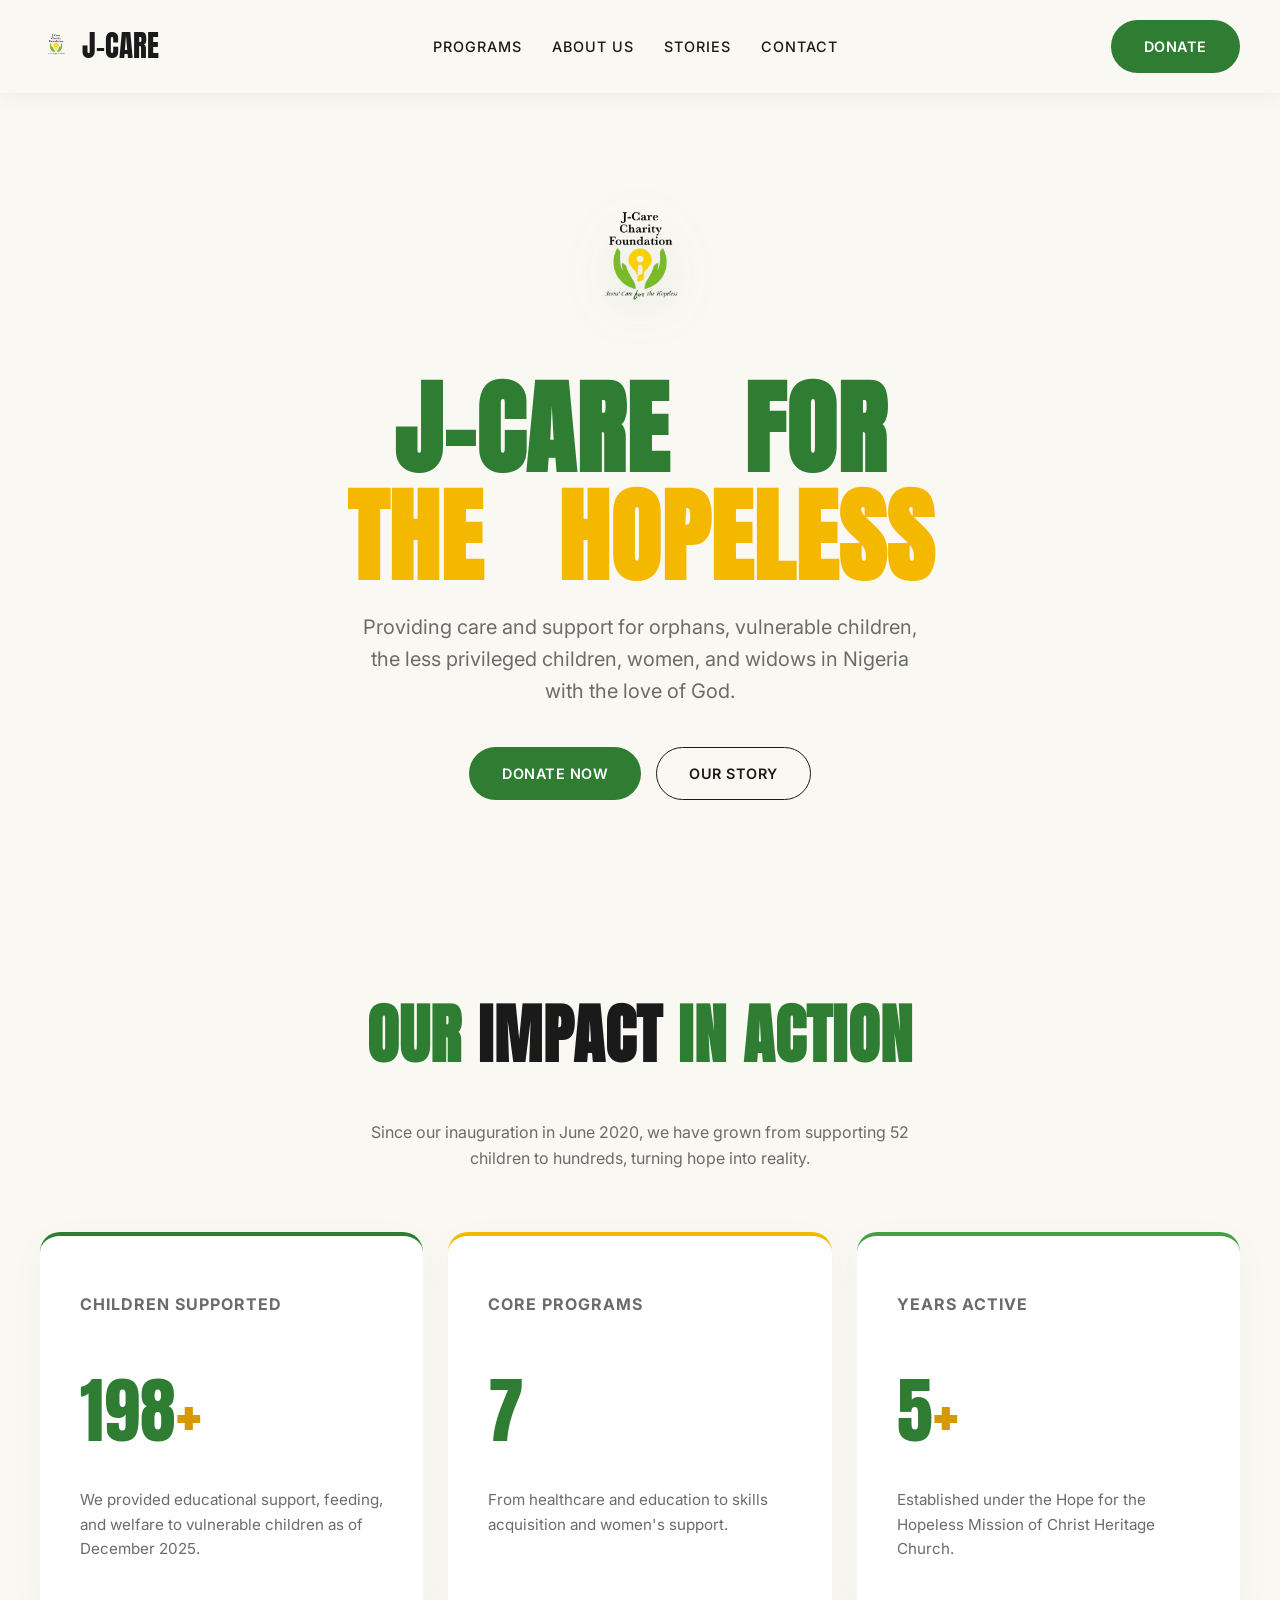
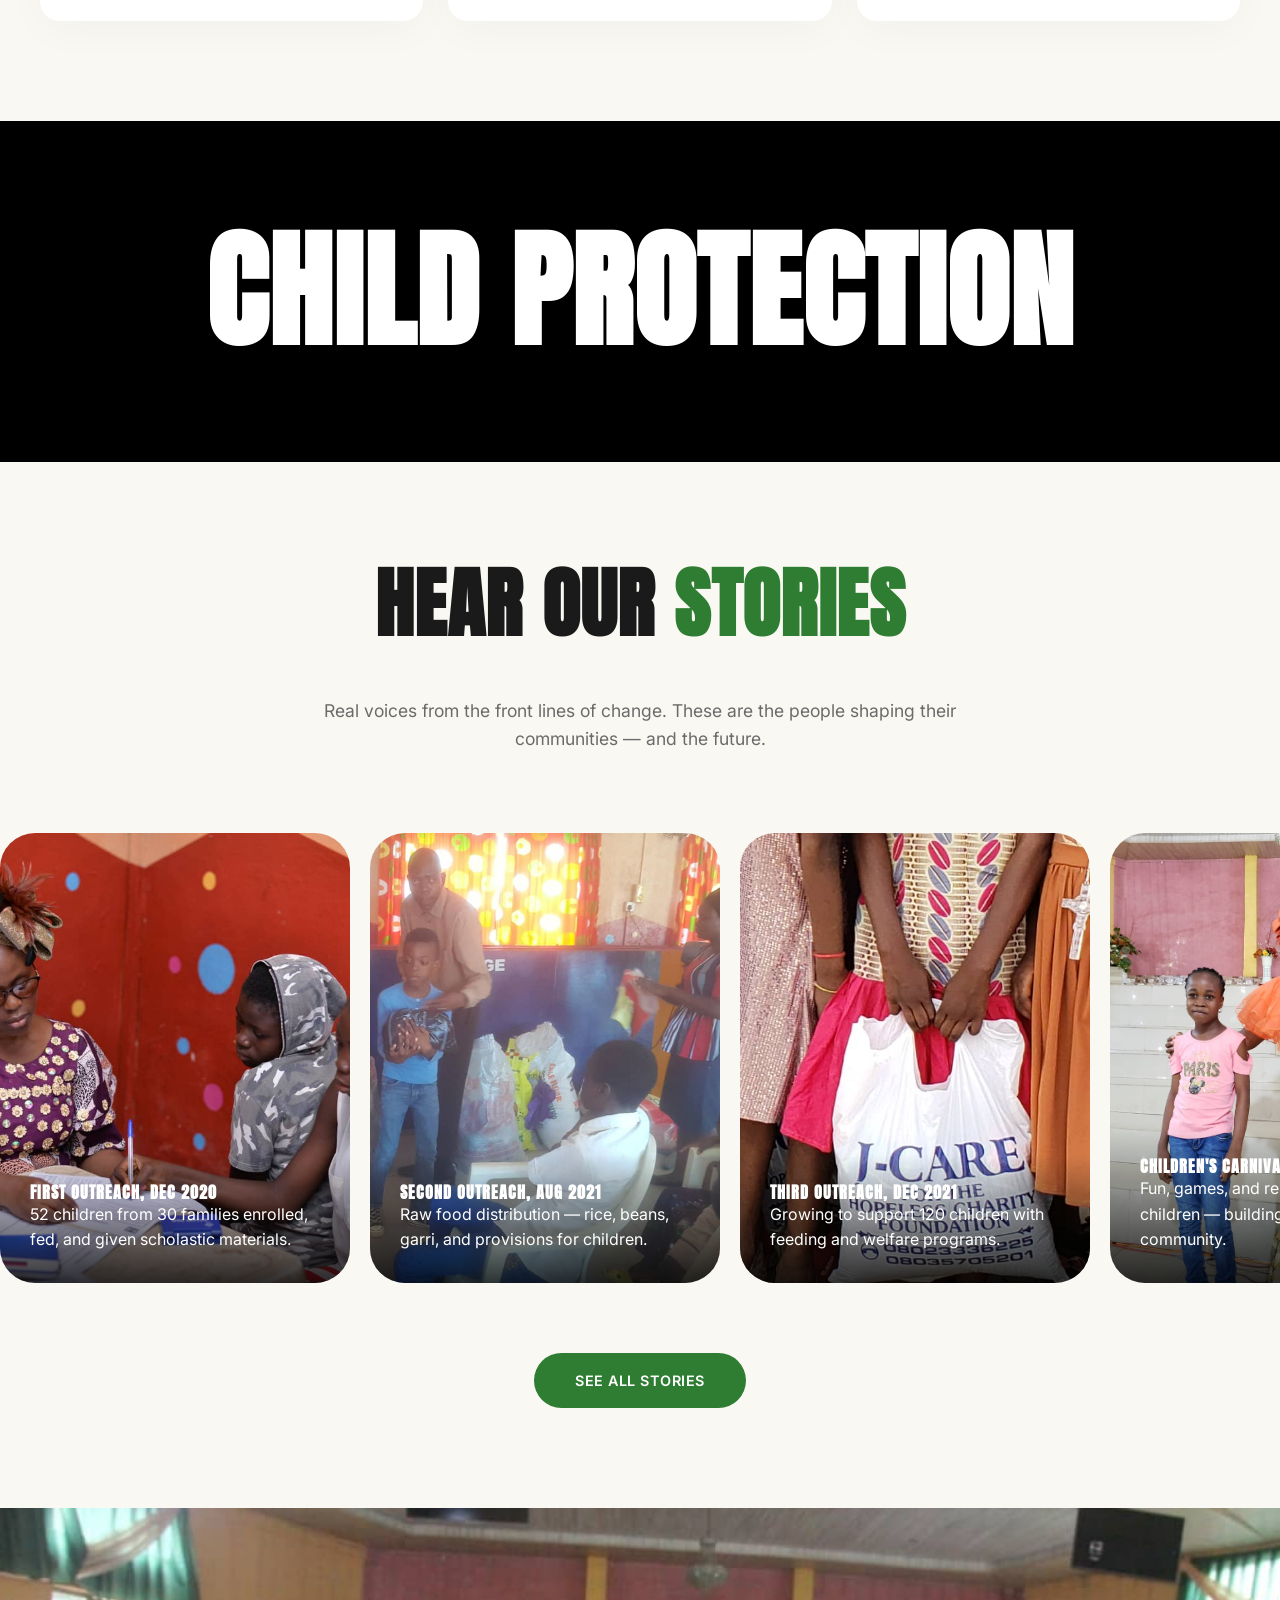
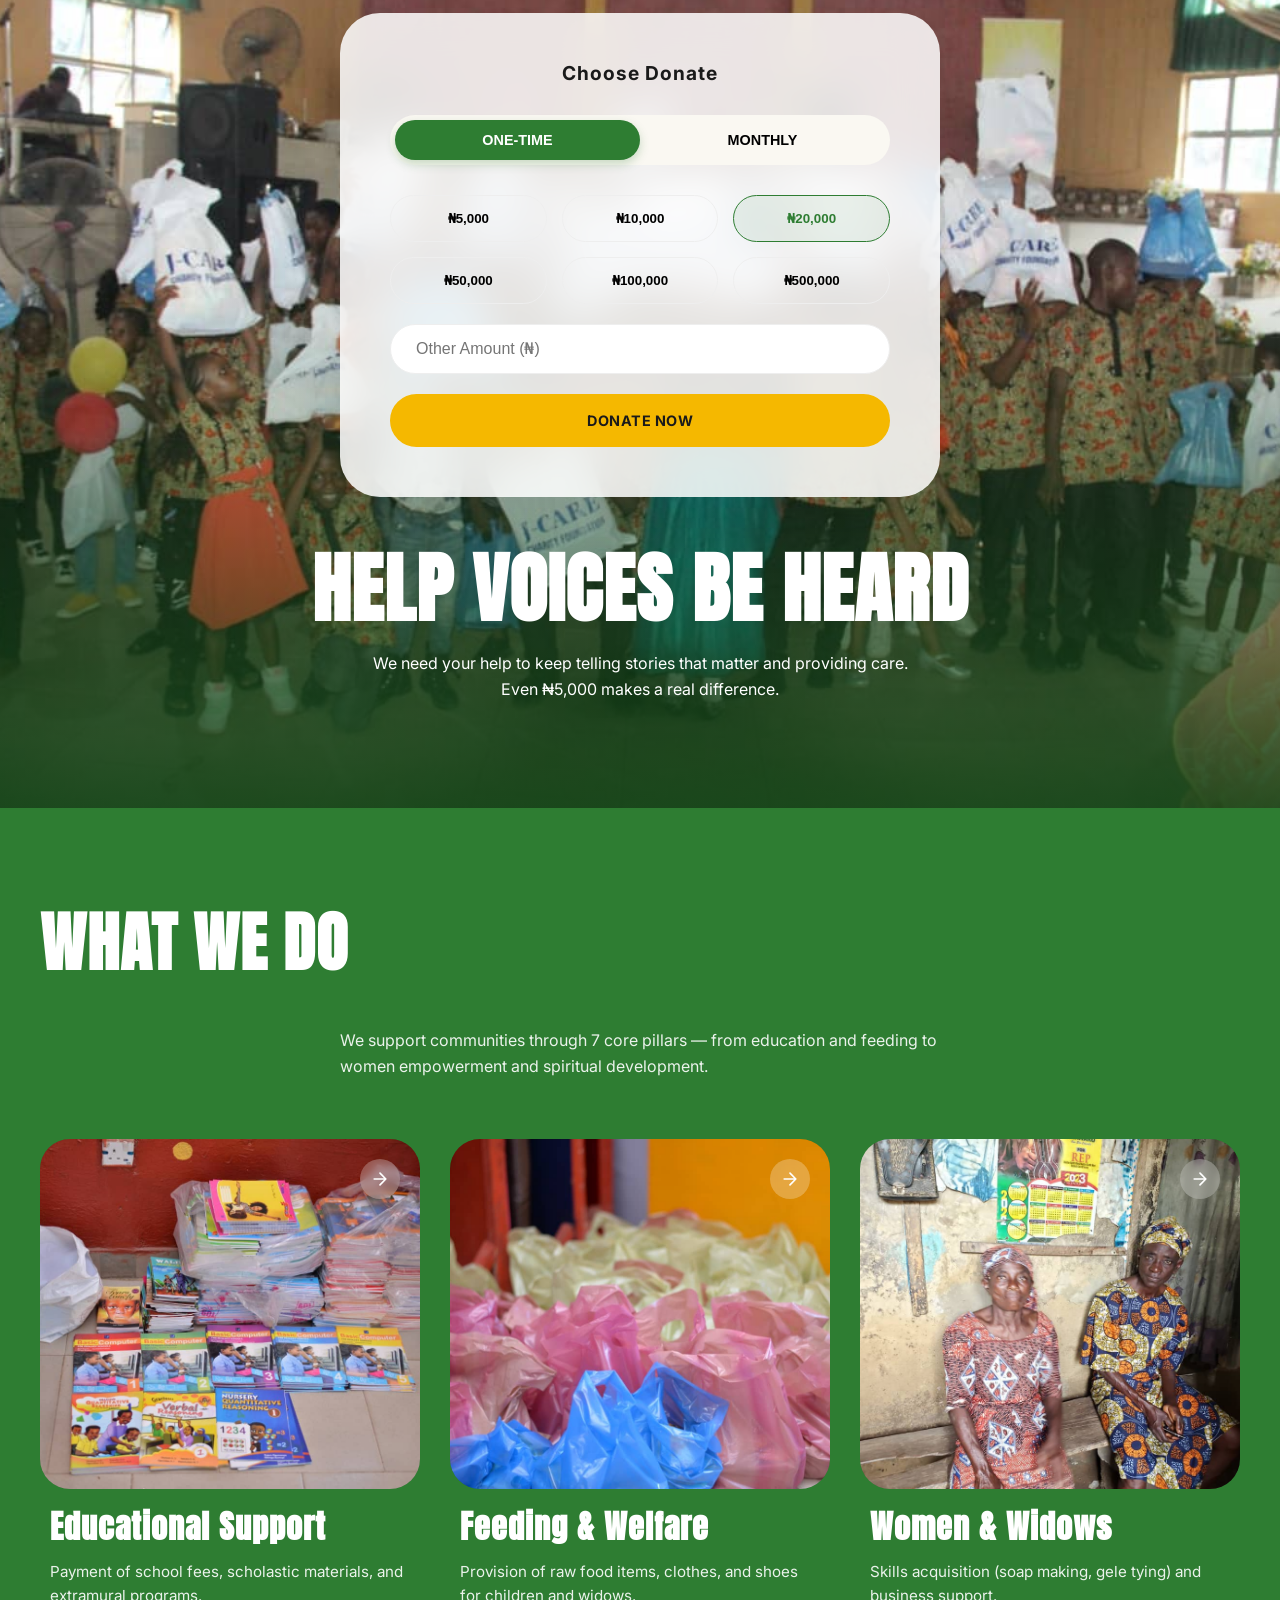
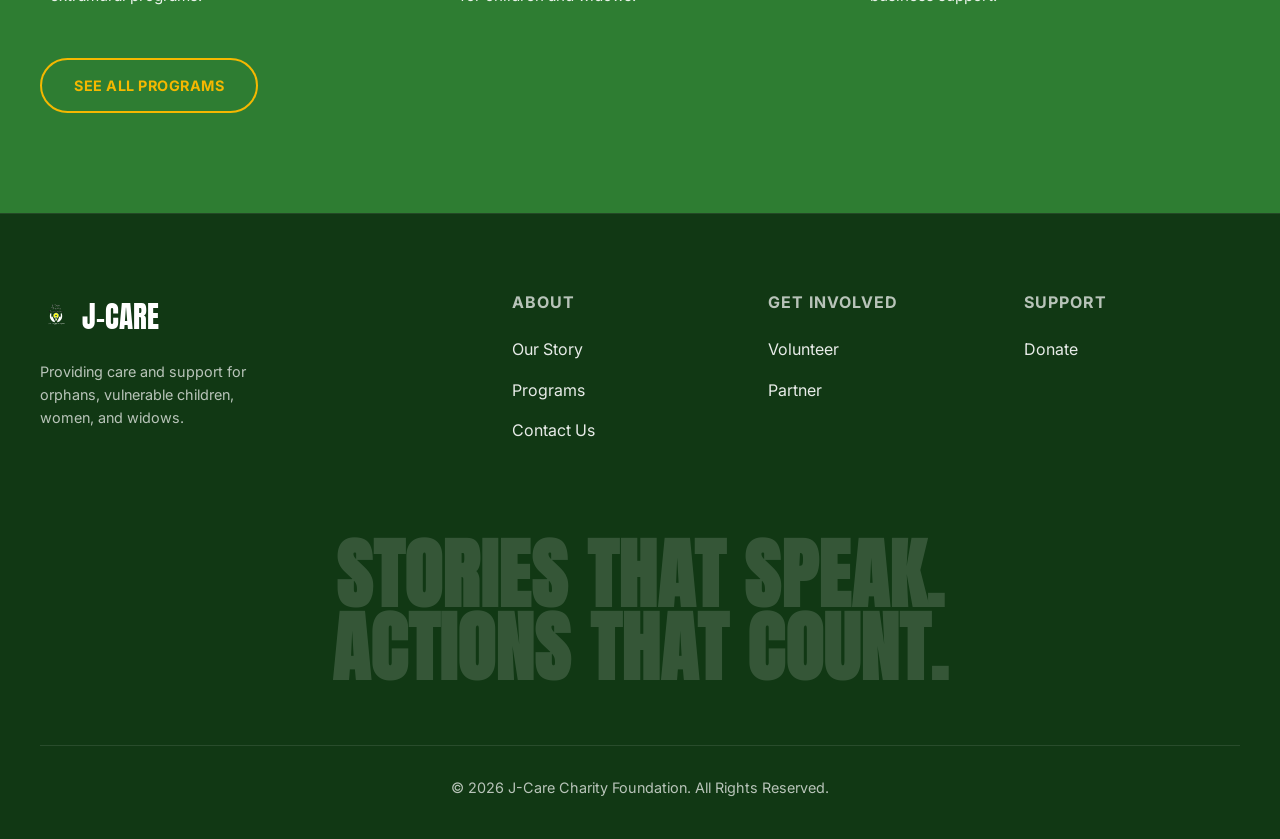
==== index.html @ a9c7470b "Second Commit" ====
<!DOCTYPE html>
<html lang="en">
<head>
  <meta charset="UTF-8">
  <meta name="viewport" content="width=device-width, initial-scale=1.0">
  <title>J-Care Charity Foundation | Hope for the Hopeless</title>
  <meta name="description" content="J-Care for the Hopeless Charity Foundation provides care and support for orphans, vulnerable children, less-privileged children, women, and widows in Nigeria.">
  <link rel="stylesheet" href="css/styles.css">
  <!-- Fallback images from unsplash matching the requested aesthetic -->
</head>
<body>

  <!-- Navbar -->
  <nav class="navbar scrolled">
    <div class="container nav-container">
      <a href="index.html" class="logo">
        <img src="images/logo-removebg-preview.png" alt="J-Care Logo" style="height: 40px; width: auto;">
        J-CARE
      </a>
      <div class="nav-links">
        <a href="programs.html">Programs</a>
        <a href="about.html">About Us</a>
        <a href="impact.html">Stories</a>
        <a href="contact.html">Contact</a>
      </div>
      <div class="nav-right">
        <a href="donate.html" class="btn btn-primary">Donate</a>
      </div>
      <button class="nav-toggle" aria-label="Toggle navigation menu" aria-expanded="false">
        <span class="hamburger-line"></span>
        <span class="hamburger-line"></span>
        <span class="hamburger-line"></span>
      </button>
    </div>
  </nav>

  <!-- Mobile Navigation Drawer -->
  <div class="mobile-drawer" id="mobileDrawer" aria-hidden="true">
    <div class="drawer-header">
      <a href="index.html" class="drawer-logo">
        <img src="images/logo-removebg-preview.png" alt="J-Care Logo" style="height: 36px; width: auto;">
        J-CARE
      </a>
      <button class="drawer-close" aria-label="Close navigation menu">&times;</button>
    </div>
    <div class="drawer-links">
      <a href="index.html" class="active">Home</a>
      <a href="programs.html">Programs</a>
      <a href="about.html">About Us</a>
      <a href="impact.html">Stories</a>
      <a href="get-involved.html">Get Involved</a>
      <a href="blog.html">Blog & Updates</a>
      <a href="contact.html">Contact</a>
    </div>
    <div class="drawer-actions">
      <a href="donate.html" class="btn btn-primary" style="width: 100%; text-align: center;">Donate Now</a>
    </div>
  </div>
  <div class="drawer-backdrop" id="drawerBackdrop"></div>

  <!-- Hero Section -->
  <section class="hero">
    <div class="container">
      <div class="hero-logo-wrapper">
        <img src="images/logo-removebg-preview.png" alt="J-Care Charity Foundation Logo" class="hero-logo">
      </div>
      <h1 class="hero-title">
        <span class="word text-green">
          <span class="char" style="--i:1">J</span><span class="char" style="--i:2">-</span><span class="char" style="--i:3">C</span><span class="char" style="--i:4">A</span><span class="char" style="--i:5">R</span><span class="char" style="--i:6">E</span>
        </span>
        &nbsp;
        <span class="word text-green">
          <span class="char" style="--i:7">F</span><span class="char" style="--i:8">O</span><span class="char" style="--i:9">R</span>
        </span>
        <br>
        <span class="word text-yellow">
          <span class="char" style="--i:10">T</span><span class="char" style="--i:11">H</span><span class="char" style="--i:12">E</span>
        </span>
        &nbsp;
        <span class="word text-yellow">
          <span class="char" style="--i:13">H</span><span class="char" style="--i:14">O</span><span class="char" style="--i:15">P</span><span class="char" style="--i:16">E</span><span class="char" style="--i:17">L</span><span class="char" style="--i:18">E</span><span class="char" style="--i:19">S</span><span class="char" style="--i:20">S</span>
        </span>
      </h1>
      <p class="hero-subtitle">Providing care and support for orphans, vulnerable children, the less privileged children, women, and widows in Nigeria with the love of God.</p>
      <div class="hero-ctas" style="justify-content: center;">
        <a href="donate.html" class="btn btn-primary">Donate Now</a>
        <a href="about.html" class="btn btn-outline">Our Story</a>
      </div>
    </div>
  </section>

  <!-- Impact Section -->
  <section class="impact-section">
    <div class="container">
      <h2 class="section-title text-primary">OUR <span style="color: var(--text-dark);">IMPACT</span> IN ACTION</h2>
      <p style="max-width: 600px; margin: 0 auto 60px; color: var(--text-muted);">Since our inauguration in June 2020, we have grown from supporting 52 children to hundreds, turning hope into reality.</p>
      
      <div class="impact-grid">
        <div class="impact-card">
          <h3>CHILDREN SUPPORTED</h3>
          <div class="impact-number"><span class="counter" data-target="430">0</span>+</div>
          <p>We provided educational support, feeding, and welfare to vulnerable children as of December 2025.</p>
        </div>
        <div class="impact-card">
          <h3>CORE PROGRAMS</h3>
          <div class="impact-number"><span class="counter" data-target="7">0</span></div>
          <p>From healthcare and education to skills acquisition and women's support.</p>
        </div>
        <div class="impact-card">
          <h3>YEARS ACTIVE</h3>
          <div class="impact-number"><span class="counter" data-target="5">0</span>+</div>
          <p>Established under the Hope for the Hopeless Mission of Christ Heritage Church.</p>
        </div>
      </div>
    </div>
  </section>

  <section class="carousel-section">
    <div class="carousel-track">
      <div class="carousel-slide active">
        <h2 class="carousel-text">QUALITY EDUCATION</h2>
      </div>
      <div class="carousel-slide">
        <h2 class="carousel-text">CHILD PROTECTION</h2>
      </div>
      <div class="carousel-slide">
        <h2 class="carousel-text">HOPE FOR ALL</h2>
      </div>
    </div>
  </section>

  <!-- Stories Preview -->
  <section class="stories-section">
    <div class="container" style="margin-bottom: 60px; text-align: center; max-width: 800px;">
      <h2 class="section-title" style="font-size: clamp(3rem, 6vw, 5rem); font-family: var(--font-display); text-transform: uppercase;">HEAR OUR <span class="text-primary">STORIES</span></h2>
      <p style="color: var(--text-muted); font-size: 1.1rem; line-height: 1.6;">Real voices from the front lines of change. These are the people shaping their communities — and the future.</p>
    </div>
       <div class="stories-carousel">
      <div class="marquee-track">
        <!-- Original Set -->
        <div class="story-card">
          <img src="images/First Outreach December 2020/Enrolment of children/IMG-20260731-WA0010.jpg" alt="First Outreach 2020">
          <div class="story-content">
            <h4>First Outreach, Dec 2020</h4>
            <p>52 children from 30 families enrolled, fed, and given scholastic materials.</p>
          </div>
        </div>
        <div class="story-card">
          <img src="images/Second Outreach August 2021/Raw food distribution for children/IMG-20260731-WA0050.jpg" alt="Second Outreach 2021">
          <div class="story-content">
            <h4>Second Outreach, Aug 2021</h4>
            <p>Raw food distribution — rice, beans, garri, and provisions for children.</p>
          </div>
        </div>
        <div class="story-card">
          <img src="images/Third Outreach December 2021/IMG-20260731-WA0063.jpg" alt="Third Outreach 2021">
          <div class="story-content">
            <h4>Third Outreach, Dec 2021</h4>
            <p>Growing to support 120 children with feeding and welfare programs.</p>
          </div>
        </div>
        <div class="story-card">
          <img src="images/Children Carnival/IMG-20260731-WA0147.jpg" alt="Children's Carnival">
          <div class="story-content">
            <h4>Children's Carnival</h4>
            <p>Fun, games, and relaxation for our children — building joy and community.</p>
          </div>
        </div>
        <div class="story-card">
          <img src="images/Home visits/IMG-20260731-WA0137.jpg" alt="Widows Community Visit">
          <div class="story-content">
            <h4>Widows Community</h4>
            <p>Skills acquisition, business support, and prayers for widows.</p>
          </div>
        </div>
        <div class="story-card">
          <img src="images/Encouragement to small businesses/IMG-20260731-WA0129.jpg" alt="Business Support">
          <div class="story-content">
            <h4>Business Support</h4>
            <p>Seed capital and encouragement to help small businesses thrive.</p>
          </div>
        </div>

        <!-- Duplicated Set for Endless Loop -->
        <div class="story-card">
          <img src="images/First Outreach December 2020/Enrolment of children/IMG-20260731-WA0010.jpg" alt="First Outreach 2020">
          <div class="story-content">
            <h4>First Outreach, Dec 2020</h4>
            <p>52 children from 30 families enrolled, fed, and given scholastic materials.</p>
          </div>
        </div>
        <div class="story-card">
          <img src="images/Second Outreach August 2021/Raw food distribution for children/IMG-20260731-WA0050.jpg" alt="Second Outreach 2021">
          <div class="story-content">
            <h4>Second Outreach, Aug 2021</h4>
            <p>Raw food distribution — rice, beans, garri, and provisions for children.</p>
          </div>
        </div>
        <div class="story-card">
          <img src="images/Third Outreach December 2021/IMG-20260731-WA0063.jpg" alt="Third Outreach 2021">
          <div class="story-content">
            <h4>Third Outreach, Dec 2021</h4>
            <p>Growing to support 120 children with feeding and welfare programs.</p>
          </div>
        </div>
        <div class="story-card">
          <img src="images/Children Carnival/IMG-20260731-WA0147.jpg" alt="Children's Carnival">
          <div class="story-content">
            <h4>Children's Carnival</h4>
            <p>Fun, games, and relaxation for our children — building joy and community.</p>
          </div>
        </div>
        <div class="story-card">
          <img src="images/Home visits/widows.jpg" alt="Widows Community Visit">
          <div class="story-content">
            <h4>Widows Community</h4>
            <p>Skills acquisition, business support, and prayers for widows.</p>
          </div>
        </div>
        <div class="story-card">
          <img src="images/Encouragement to small businesses/IMG-20260731-WA0129.jpg" alt="Business Support">
          <div class="story-content">
            <h4>Business Support</h4>
            <p>Seed capital and encouragement to help small businesses thrive.</p>
          </div>
        </div>
      </div>
    </div>
    
    <div style="text-align: center; margin-top: 50px;">
      <a href="impact.html" class="btn btn-primary" style="padding: 15px 40px; border-radius: 40px;">SEE ALL STORIES</a>
    </div>
  </section>

  <!-- Donate Section -->
  <section class="donate-section">
    <div class="donate-overlay"></div>
    <div style="width: 100%; display: flex; flex-direction: column; align-items: center;">
      
      <div class="donate-card">
        <h3>Choose Donate</h3>
        <div class="donate-toggle">
          <button class="active">ONE-TIME</button>
          <button>MONTHLY</button>
        </div>
        <div class="donate-grid">
          <button class="donate-amount">₦5,000</button>
          <button class="donate-amount">₦10,000</button>
          <button class="donate-amount active">₦20,000</button>
          <button class="donate-amount">₦50,000</button>
          <button class="donate-amount">₦100,000</button>
          <button class="donate-amount">₦500,000</button>
        </div>
        <input type="number" class="donate-custom" placeholder="Other Amount (₦)">
        <a href="donate.html" class="btn btn-primary" style="width: 100%;">DONATE NOW</a>
      </div>

      <div class="donate-footer-text">
        <h2>HELP VOICES BE HEARD</h2>
        <p>We need your help to keep telling stories that matter and providing care.<br>Even ₦5,000 makes a real difference.</p>
      </div>

    </div>
  </section>

  <!-- Programs Preview -->
  <section class="programs-section">
    <div class="container text-center">
      <h2 class="section-title">WHAT WE DO</h2>
      <p style="max-width: 600px; margin: 0 auto; opacity: 0.9;">We support communities through 7 core pillars — from education and feeding to women empowerment and spiritual development.</p>
      
      <div class="programs-grid">
        <a href="programs.html" class="program-card">
          <div class="program-img-wrapper">
            <img class="program-img" src="images/First Outreach December 2020/Scholastic material for 52 children/IMG-20260731-WA0026.jpg" alt="Education">
            <div class="program-icon">
              <svg width="20" height="20" viewBox="0 0 24 24" fill="none" stroke="white" stroke-width="2" stroke-linecap="round" stroke-linejoin="round"><path d="M5 12h14M12 5l7 7-7 7"/></svg>
            </div>
          </div>
          <div class="program-content">
            <h3>Educational Support</h3>
            <p>Payment of school fees, scholastic materials, and extramural programs.</p>
          </div>
        </a>
        <a href="programs.html" class="program-card">
          <div class="program-img-wrapper">
            <img class="program-img" src="images/First Outreach December 2020/Food and Drinks for 52 children/IMG-20260731-WA0048.jpg" alt="Feeding">
            <div class="program-icon">
              <svg width="20" height="20" viewBox="0 0 24 24" fill="none" stroke="white" stroke-width="2" stroke-linecap="round" stroke-linejoin="round"><path d="M5 12h14M12 5l7 7-7 7"/></svg>
            </div>
          </div>
          <div class="program-content">
            <h3>Feeding & Welfare</h3>
            <p>Provision of raw food items, clothes, and shoes for children and widows.</p>
          </div>
        </a>
        <a href="programs.html" class="program-card">
          <div class="program-img-wrapper">
            <img class="program-img" src="images/Visit to widows community/IMG-20260731-WA0119.jpg" alt="Women">
            <div class="program-icon">
              <svg width="20" height="20" viewBox="0 0 24 24" fill="none" stroke="white" stroke-width="2" stroke-linecap="round" stroke-linejoin="round"><path d="M5 12h14M12 5l7 7-7 7"/></svg>
            </div>
          </div>
          <div class="program-content">
            <h3>Women & Widows</h3>
            <p>Skills acquisition (soap making, gele tying) and business support.</p>
          </div>
        </a>
      </div>
      
      <div style="margin-top: 50px;">
        <a href="programs.html" class="btn btn-outline">SEE ALL PROGRAMS</a>
      </div>
    </div>
  </section>


  <!-- Footer -->
  <footer class="footer">
    <div class="container">
      <div class="footer-grid">
        <div class="footer-col">
          <a href="index.html" class="logo" style="color: white; margin-bottom: 20px;">
            <img src="images/logo-removebg-preview.png" alt="J-Care Logo" style="height: 40px; width: auto; filter: brightness(10);">
            J-CARE
          </a>
          <p style="opacity: 0.7; font-size: 0.9rem; max-width: 250px;">Providing care and support for orphans, vulnerable children, women, and widows.</p>
        </div>
        <div class="footer-col">
          <h4>ABOUT</h4>
          <ul>
            <li><a href="about.html">Our Story</a></li>
            <li><a href="programs.html">Programs</a></li>
            <li><a href="contact.html">Contact Us</a></li>
          </ul>
        </div>
        <div class="footer-col">
          <h4>GET INVOLVED</h4>
          <ul>
            <li><a href="get-involved.html">Volunteer</a></li>
            <li><a href="get-involved.html">Partner</a></li>
          </ul>
        </div>
        <div class="footer-col">
          <h4>SUPPORT</h4>
          <ul>
            <li><a href="donate.html">Donate</a></li>
          </ul>
        </div>
      </div>
      
      <h2 class="footer-tagline">STORIES THAT SPEAK.<br>ACTIONS THAT COUNT.</h2>
      
      <div class="footer-bottom">
        <p style="opacity: 0.7; font-size: 0.9rem;">&copy; 2026 J-Care Charity Foundation. All Rights Reserved.</p>
      </div>
    </div>
  </footer>

  <script src="js/main.js"></script>
</body>
</html>
---- css/styles.css ----
@import url('https://fonts.googleapis.com/css2?family=Anton&family=Inter:wght@300;400;500;600;700&display=swap');

:root {
  --primary: #2E7D32;         /* J-Care Rich Green */
  --primary-light: #43A047;   /* Leaf Green */
  --primary-dark: #1B5E20;    /* Forest Green */
  --secondary: #F5B800;       /* J-Care Golden Yellow */
  --secondary-dark: #D49A00;  /* Deep Amber Gold */
  --secondary-light: #FFF8E1; /* Soft Warm Yellow */
  --bg-cream: #FAF8F2;        /* Warm natural background */
  --bg-white: #FFFFFF;
  --text-dark: #1A1A1A;
  --text-light: #FFFFFF;
  --text-muted: #6B6B6B;
  --border-radius-pill: 50px;
  --border-radius-card: 20px;
  --border-radius-input: 16px;
  --font-display: 'Anton', sans-serif;
  --font-body: 'Inter', sans-serif;
  --transition: all 0.3s ease;
}

* {
  margin: 0;
  padding: 0;
  box-sizing: border-box;
}

html {
  overflow-x: hidden;
  width: 100%;
  -webkit-text-size-adjust: 100%;
}

body {
  font-family: var(--font-body);
  background-color: var(--bg-cream);
  color: var(--text-dark);
  line-height: 1.6;
  overflow-x: hidden;
  width: 100%;
  position: relative;
}

body.menu-open {
  overflow: hidden;
  touch-action: none;
}

h1, h2, h3, h4, h5, h6 {
  font-family: var(--font-display);
  text-transform: uppercase;
  letter-spacing: 1px;
  line-height: 1.1;
}

a {
  text-decoration: none;
  color: inherit;
  transition: var(--transition);
}

img {
  max-width: 100%;
  height: auto;
  display: block;
}

/* Utilities */
.container {
  width: 100%;
  max-width: 1440px;
  margin: 0 auto;
  padding: 0 clamp(16px, 4vw, 40px);
}

.text-primary {
  color: var(--primary);
}

.text-secondary {
  color: var(--secondary-dark);
}

.text-yellow {
  color: var(--secondary);
}

.text-green {
  color: var(--primary);
}

.bg-primary {
  background-color: var(--primary);
  color: var(--text-light);
}

.bg-secondary {
  background-color: var(--secondary);
  color: var(--text-dark);
}

.btn {
  display: inline-flex;
  align-items: center;
  justify-content: center;
  padding: 14px 32px;
  border-radius: var(--border-radius-pill);
  font-weight: 600;
  font-size: 0.9rem;
  text-transform: uppercase;
  letter-spacing: 0.5px;
  cursor: pointer;
  border: 1px solid transparent;
  transition: var(--transition);
}

.btn-primary {
  background-color: var(--primary);
  color: var(--text-light);
}

.btn-primary:hover {
  background-color: var(--primary-dark);
}

.btn-secondary {
  background-color: var(--secondary);
  color: #1A1A1A;
  font-weight: 700;
}

.btn-secondary:hover {
  background-color: var(--secondary-dark);
  color: #FFFFFF;
}

.btn-outline {
  background-color: transparent;
  border-color: var(--text-dark);
  color: var(--text-dark);
}

.btn-outline:hover {
  background-color: var(--text-dark);
  color: var(--bg-cream);
}

/* Navbar */
.navbar {
  position: fixed;
  top: 0;
  left: 0;
  width: 100%;
  padding: 20px 0;
  z-index: 1000;
  transition: var(--transition);
  background: transparent;
}

.navbar.scrolled {
  background: var(--bg-cream);
  box-shadow: 0 4px 20px rgba(0,0,0,0.05);
}

.nav-container {
  display: flex;
  justify-content: space-between;
  align-items: center;
}

.logo {
  font-family: var(--font-display);
  font-size: 1.8rem;
  color: var(--text-dark);
  display: flex;
  align-items: center;
  gap: 10px;
}

.logo span {
  color: var(--primary);
}

.logo-img {
  height: 90px;
  width: auto;
  display: block;
}

.nav-links {
  display: flex;
  gap: 30px;
}

.nav-links a {
  font-weight: 500;
  font-size: 0.9rem;
  text-transform: uppercase;
  letter-spacing: 1px;
}

.nav-links a:hover {
  color: var(--primary);
}

.nav-right {
  display: flex;
  align-items: center;
  gap: 20px;
}

/* Mobile Nav Toggle & Drawer */
.nav-toggle {
  display: none;
  flex-direction: column;
  justify-content: space-around;
  width: 32px;
  height: 28px;
  background: transparent;
  border: none;
  cursor: pointer;
  padding: 2px;
  z-index: 1002;
}

.hamburger-line {
  width: 100%;
  height: 3px;
  background: var(--text-dark);
  border-radius: 3px;
  transition: all 0.3s cubic-bezier(0.25, 1, 0.5, 1);
  transform-origin: center;
}

.nav-toggle.open .hamburger-line:nth-child(1) {
  transform: translateY(8px) rotate(45deg);
}

.nav-toggle.open .hamburger-line:nth-child(2) {
  opacity: 0;
  transform: scaleX(0);
}

.nav-toggle.open .hamburger-line:nth-child(3) {
  transform: translateY(-8px) rotate(-45deg);
}

.mobile-drawer {
  position: fixed;
  top: 0;
  right: 0;
  width: min(85vw, 360px);
  height: 100vh;
  height: 100dvh;
  background: var(--bg-cream);
  z-index: 1100;
  transform: translateX(105%);
  transition: transform 0.35s cubic-bezier(0.25, 1, 0.5, 1);
  box-shadow: -10px 0 40px rgba(0,0,0,0.15);
  display: flex;
  flex-direction: column;
  padding: 24px 24px 32px;
  overflow-y: auto;
  visibility: hidden;
}

.mobile-drawer.active {
  transform: translateX(0);
  visibility: visible;
}

.drawer-header {
  display: flex;
  justify-content: space-between;
  align-items: center;
  padding-bottom: 16px;
  border-bottom: 1px solid rgba(0,0,0,0.08);
  margin-bottom: 20px;
}

.drawer-logo {
  font-family: var(--font-display);
  font-size: 1.6rem;
  color: var(--text-dark);
  display: flex;
  align-items: center;
  gap: 10px;
}

.drawer-close {
  background: none;
  border: none;
  font-size: 2.2rem;
  color: var(--text-dark);
  cursor: pointer;
  line-height: 1;
  padding: 4px;
  transition: color 0.2s ease, transform 0.2s ease;
}

.drawer-close:hover {
  color: var(--primary);
  transform: scale(1.1);
}

.drawer-links {
  display: flex;
  flex-direction: column;
  gap: 6px;
  margin-bottom: 25px;
}

.drawer-links a {
  font-size: 1.1rem;
  font-weight: 600;
  color: var(--text-dark);
  padding: 12px 10px;
  border-radius: 12px;
  text-transform: uppercase;
  letter-spacing: 0.5px;
  transition: all 0.2s ease;
  display: flex;
  align-items: center;
  justify-content: space-between;
}

.drawer-links a:hover,
.drawer-links a.active {
  background: rgba(46, 125, 50, 0.08);
  color: var(--primary);
  padding-left: 15px;
}

.drawer-actions {
  display: flex;
  flex-direction: column;
  gap: 12px;
  margin-top: auto;
  padding-top: 20px;
  border-top: 1px solid rgba(0,0,0,0.08);
}

.drawer-backdrop {
  position: fixed;
  inset: 0;
  background: rgba(0,0,0,0.5);
  backdrop-filter: blur(4px);
  -webkit-backdrop-filter: blur(4px);
  z-index: 1090;
  opacity: 0;
  visibility: hidden;
  transition: opacity 0.3s ease, visibility 0.3s ease;
}

.drawer-backdrop.active {
  opacity: 1;
  visibility: visible;
}

/* Hero Section */
.hero {
  min-height: 100vh;
  display: flex;
  flex-direction: column;
  justify-content: center;
  align-items: center;
  text-align: center;
  padding-top: 140px;
  padding-bottom: 60px;
  position: relative;
  overflow: hidden;
}

@keyframes logoPopUp {
  0% {
    opacity: 0;
    transform: scale(0.2) translateY(30px);
  }
  65% {
    opacity: 1;
    transform: scale(1.1) translateY(-6px);
  }
  85% {
    transform: scale(0.96) translateY(2px);
  }
  100% {
    opacity: 1;
    transform: scale(1) translateY(0);
  }
}

@keyframes slideInLeft {
  from {
    opacity: 0;
    transform: translateX(-100px);
  }
  to {
    opacity: 1;
    transform: translateX(0);
  }
}

@keyframes fadeInSlideUp {
  from {
    opacity: 0;
    transform: translateY(24px);
  }
  to {
    opacity: 1;
    transform: translateY(0);
  }
}

.hero-logo-wrapper {
  display: flex;
  justify-content: center;
  align-items: center;
  margin-bottom: 1.5rem;
}

.hero-logo {
  width: clamp(90px, 12vw, 140px);
  height: auto;
  margin: 0 auto;
  opacity: 0;
  transform: scale(0.2);
  animation: logoPopUp 0.85s cubic-bezier(0.34, 1.56, 0.64, 1) 0.15s forwards;
  filter: drop-shadow(0 10px 25px rgba(46, 125, 50, 0.18));
  transition: transform 0.3s ease;
}

.hero-logo:hover {
  transform: scale(1.06) rotate(-2deg);
}

.hero-title {
  font-size: clamp(2.8rem, 8vw, 8.5rem);
  margin-bottom: 1.25rem;
  line-height: 1.05;
  white-space: normal;
  word-break: break-word;
}

.hero-title .word {
  display: inline-block;
  white-space: nowrap;
}

.hero-title .char {
  display: inline-block;
  opacity: 0;
  animation: slideInLeft 1.1s cubic-bezier(0.25, 1, 0.5, 1) both;
  animation-delay: calc(0.65s + var(--i) * 0.05s);
  color: var(--primary);
}

.hero-title .word.text-green .char,
.hero-title .word:nth-of-type(1) .char,
.hero-title .word:nth-of-type(2) .char {
  color: var(--primary);
}

.hero-title .word.text-yellow .char,
.hero-title .word:nth-of-type(3) .char,
.hero-title .word:nth-of-type(4) .char {
  color: var(--secondary);
}

.hero-subtitle {
  font-size: clamp(1rem, 2.5vw, 1.25rem);
  max-width: 600px;
  margin: 0 auto 2.5rem;
  padding: 0 10px;
  color: var(--text-muted);
  opacity: 0;
  animation: fadeInSlideUp 0.9s cubic-bezier(0.25, 1, 0.5, 1) 1.65s forwards;
}

.hero-ctas {
  display: flex;
  gap: 15px;
  justify-content: center;
  flex-wrap: wrap;
  opacity: 0;
  animation: fadeInSlideUp 0.9s cubic-bezier(0.25, 1, 0.5, 1) 1.9s forwards;
}

/* Impact Section */
.impact-section {
  padding: 100px 0;
  background-color: var(--bg-cream);
  text-align: center;
}

.section-title {
  font-size: clamp(2.2rem, 5vw, 4rem);
  margin-bottom: 50px;
}

.impact-grid {
  display: grid;
  grid-template-columns: repeat(auto-fit, minmax(min(100%, 280px), 1fr));
  gap: 25px;
}

.impact-card {
  background: var(--bg-white);
  padding: 60px 40px;
  border-radius: var(--border-radius-card);
  box-shadow: 0 10px 40px rgba(0,0,0,0.03);
  text-align: left;
  transition: transform 0.4s ease, box-shadow 0.4s ease;
  border-top: 4px solid var(--primary);
}

.impact-card:nth-child(2) {
  border-top-color: var(--secondary);
}

.impact-card:nth-child(3) {
  border-top-color: var(--primary-light);
}

.impact-card:hover {
  transform: translateY(-10px);
}

.impact-card h3 {
  font-size: 1rem;
  color: var(--text-muted);
  margin-bottom: 40px;
  font-family: var(--font-body);
  letter-spacing: 1px;
}

.impact-number {
  font-size: 4.5rem;
  font-family: var(--font-display);
  color: var(--secondary-dark);
  margin-bottom: 20px;
}

.impact-number span {
  color: var(--primary);
}

.impact-card p {
  color: var(--text-muted);
  font-size: 0.95rem;
}

/* Full Bleed Carousel */
.carousel-section {
  background-color: #000;
  padding: 100px 0;
  position: relative;
  overflow: hidden;
}

.carousel-track {
  display: flex;
  width: 100%;
  align-items: center;
  transition: transform 0.4s cubic-bezier(0.25, 1, 0.5, 1);
}

.carousel-slide {
  flex: 0 0 100%;
  position: relative;
  display: flex;
  align-items: center;
  justify-content: center;
}

.carousel-text {
  position: relative;
  font-size: clamp(4rem, 10vw, 10rem);
  font-family: var(--font-display);
  color: white;
  text-shadow: 2px 4px 20px rgba(0,0,0,0.5);
  margin: 0;
  z-index: 2;
  text-align: center;
  padding: 0 20px;
}

/* Stories Section */
.stories-section {
  padding: 100px 0;
  background: var(--bg-cream);
  overflow: hidden;
}

.stories-carousel {
  width: 100%;
  overflow: hidden;
  padding: 20px 0;
}

.marquee-track {
  display: flex;
  width: max-content;
  animation: scroll-marquee 40s linear infinite;
}

.marquee-track:hover {
  animation-play-state: paused;
}

@keyframes scroll-marquee {
  0% { transform: translateX(0); }
  100% { transform: translateX(-50%); }
}

.story-card {
  width: 350px;
  height: 450px;
  border-radius: 35px;
  margin-right: 20px;
  position: relative;
  overflow: hidden;
  flex: 0 0 auto;
}

.story-card img {
  width: 100%;
  height: 100%;
  object-fit: cover;
  transition: transform 0.5s ease;
}

.story-card:hover img {
  transform: scale(1.05);
}

.story-content {
  position: absolute;
  bottom: 0;
  left: 0;
  width: 100%;
  padding: 30px;
  background: linear-gradient(to top, rgba(0,0,0,0.8), transparent);
  color: var(--text-light);
}

/* Donate Section */
.donate-section {
  position: relative;
  min-height: 100vh;
  display: flex;
  align-items: center;
  justify-content: center;
  background-image: url("../images/Children Carnival/donateimg.jpg");
  background-size: cover;
  background-position: center;
  padding: 100px 20px;
}

.donate-overlay {
  position: absolute;
  top: 0; left: 0; width: 100%; height: 100%;
  background: linear-gradient(to bottom, transparent 40%, #154719 100%);
  opacity: 0.92;
}

.donate-card {
  position: relative;
  z-index: 10;
  background: rgba(255, 255, 255, 0.85);
  backdrop-filter: blur(20px);
  -webkit-backdrop-filter: blur(20px);
  padding: 50px;
  border-radius: 40px;
  width: 100%;
  max-width: 600px;
  box-shadow: 0 20px 60px rgba(0,0,0,0.15);
  text-align: center;
}

.donate-card h3 {
  font-family: var(--font-body);
  font-weight: 700;
  font-size: 1.2rem;
  margin-bottom: 30px;
  text-transform: none;
}

.donate-toggle {
  display: flex;
  background: var(--bg-cream);
  border-radius: var(--border-radius-pill);
  padding: 5px;
  margin-bottom: 30px;
}

.donate-toggle button {
  flex: 1;
  padding: 12px;
  border: none;
  background: transparent;
  border-radius: var(--border-radius-pill);
  font-weight: 600;
  font-size: 0.9rem;
  cursor: pointer;
  transition: var(--transition);
}

.donate-toggle button.active {
  background: var(--primary);
  color: white;
  box-shadow: 0 4px 10px rgba(46, 125, 50, 0.25);
}

.donate-grid {
  display: grid;
  grid-template-columns: repeat(3, 1fr);
  gap: 15px;
  margin-bottom: 20px;
}

.donate-amount {
  padding: 15px;
  border: 1px solid #eee;
  border-radius: var(--border-radius-pill);
  background: transparent;
  font-weight: 600;
  cursor: pointer;
  transition: var(--transition);
}

.donate-amount:hover, .donate-amount.active {
  border-color: var(--primary);
  color: var(--primary);
  background: rgba(46, 125, 50, 0.08);
}

.donate-custom {
  width: 100%;
  padding: 15px 25px;
  border: 1px solid #eee;
  border-radius: var(--border-radius-pill);
  margin-bottom: 20px;
  font-size: 1rem;
  outline: none;
}

.donate-custom:focus {
  border-color: var(--primary);
}

.donate-card .btn-primary {
  background-color: var(--secondary);
  color: #1A1A1A;
  font-weight: 700;
}

.donate-card .btn-primary:hover {
  background-color: var(--secondary-dark);
  color: #FFFFFF;
}

.donate-footer-text {
  position: relative;
  z-index: 10;
  text-align: center;
  color: var(--text-light);
  margin-top: 50px;
}

.donate-footer-text h2 {
  font-size: clamp(3rem, 6vw, 5rem);
  margin-bottom: 20px;
}

/* Programs Section */
.programs-section {
  padding: 100px 0;
  background: var(--primary);
  color: var(--text-light);
}

.programs-grid {
  display: grid;
  grid-template-columns: repeat(auto-fit, minmax(min(100%, 280px), 1fr));
  gap: 30px;
  margin-top: 60px;
}

.program-card {
  display: flex;
  flex-direction: column;
  gap: 20px;
  text-align: left;
}

.program-img-wrapper {
  background: rgba(0,0,0,0.1);
  border-radius: 30px;
  height: 350px;
  position: relative;
  overflow: hidden;
  cursor: pointer;
}

.program-img {
  position: absolute;
  top: 0; left: 0; width: 100%; height: 100%;
  object-fit: cover;
  opacity: 1;
  transition: transform 0.5s ease;
  transform: scale(1);
}

.program-img-wrapper:hover .program-img {
  transform: scale(1.06);
}

.program-icon {
  position: absolute;
  top: 20px;
  right: 20px;
  width: 40px;
  height: 40px;
  background: rgba(255,255,255,0.25);
  border-radius: 50%;
  display: flex;
  align-items: center;
  justify-content: center;
  backdrop-filter: blur(5px);
  transition: background 0.3s ease, transform 0.3s ease;
  z-index: 10;
}

.program-img-wrapper:hover .program-icon {
  background: var(--secondary);
  transform: scale(1.1);
}

.program-img-wrapper:hover .program-icon svg {
  stroke: #1A1A1A;
}

.program-content {
  padding: 0 10px;
}

.program-card h3 {
  font-size: 2rem;
  margin-bottom: 15px;
  text-transform: none;
  font-family: var(--font-display);
}

.program-card p {
  font-size: 0.95rem;
  opacity: 0.9;
}

.programs-section .btn-outline {
  border: 2px solid var(--secondary);
  color: var(--secondary);
  font-weight: 700;
  transition: var(--transition);
}

.programs-section .btn-outline:hover {
  background-color: var(--secondary);
  color: #113814;
  border-color: var(--secondary);
  transform: translateY(-2px);
  box-shadow: 0 8px 20px rgba(0,0,0,0.15);
}


/* Footer */
.footer {
  background: #113814;
  color: var(--text-light);
  padding: 80px 0 40px;
  border-top: 1px solid rgba(255,255,255,0.08);
}

.footer-grid {
  display: grid;
  grid-template-columns: 2fr 1fr 1fr 1fr;
  gap: 40px;
  margin-bottom: 80px;
}

.footer-col h4 {
  font-family: var(--font-body);
  font-size: 1rem;
  margin-bottom: 25px;
  opacity: 0.7;
}

.footer-col ul {
  list-style: none;
}

.footer-col ul li {
  margin-bottom: 15px;
}

.footer-col ul a {
  opacity: 0.9;
}

.footer-col ul a:hover {
  opacity: 1;
  color: var(--secondary);
  text-decoration: none;
}

.footer-tagline {
  font-size: clamp(2.4rem, 6vw, 6.5rem);
  text-align: center;
  opacity: 0.15;
  margin-bottom: 60px;
  line-height: 0.95;
  word-break: break-word;
}

.footer-bottom {
  display: flex;
  justify-content: center;
  align-items: center;
  text-align: center;
  padding-top: 30px;
  border-top: 1px solid rgba(255,255,255,0.1);
}

/* Comprehensive Responsive System */
@media (max-width: 1024px) {
  .hero-title {
    font-size: clamp(2.6rem, 7vw, 6rem);
  }
  .footer-grid {
    grid-template-columns: 1.5fr 1fr 1fr 1fr;
    gap: 30px;
  }
}

@media (max-width: 900px) {
  .footer-grid {
    grid-template-columns: 1fr 1fr;
    gap: 40px;
    margin-bottom: 50px;
  }
}

@media (max-width: 768px) {
  /* Navigation: Show mobile toggle, hide desktop nav */
  .nav-links, .nav-right {
    display: none !important;
  }
  .nav-toggle {
    display: flex;
  }

  /* Hero Section */
  .hero {
    padding-top: 110px;
    padding-bottom: 40px;
    min-height: calc(100vh - 60px);
  }
  .hero-logo-wrapper {
    margin-bottom: 1.25rem;
  }
  .hero-logo {
    width: clamp(75px, 18vw, 110px);
  }
  .hero-title {
    font-size: clamp(2.3rem, 9vw, 4.5rem);
    margin-bottom: 1rem;
  }
  .hero-subtitle {
    font-size: 1.05rem;
    margin-bottom: 2rem;
  }

  /* Impact Section */
  .impact-section {
    padding: 70px 0;
  }
  .impact-card {
    padding: 35px 25px;
  }
  .impact-number {
    font-size: clamp(3rem, 10vw, 4rem);
  }

  /* Full Bleed Carousel */
  .carousel-section {
    padding: 60px 0;
  }
  .carousel-text {
    font-size: clamp(2rem, 7vw, 4.5rem);
  }

  /* Stories Section */
  .stories-section {
    padding: 70px 0;
  }
  .story-card {
    width: 290px;
    height: 390px;
    border-radius: 24px;
    margin-right: 15px;
  }
  .story-content {
    padding: 20px;
  }
  .story-content h4 {
    font-size: 1.15rem;
  }
  .story-content p {
    font-size: 0.85rem;
  }

  /* Donate Section */
  .donate-section {
    padding: 70px 15px;
    min-height: auto;
  }
  .donate-card {
    padding: 32px 20px;
    border-radius: 28px;
    max-width: 500px;
  }
  .donate-grid {
    grid-template-columns: repeat(2, 1fr);
    gap: 10px;
  }
  .donate-amount {
    padding: 12px 6px;
    font-size: 0.9rem;
  }
  .donate-footer-text {
    margin-top: 35px;
  }
  .donate-footer-text h2 {
    font-size: clamp(2.2rem, 6vw, 3.5rem);
  }

  /* Programs Section */
  .programs-section {
    padding: 70px 0;
  }
  .program-img-wrapper {
    height: 280px;
    border-radius: 22px;
  }
  .program-card h3 {
    font-size: 1.6rem;
  }

  /* Footer */
  .footer {
    padding: 60px 0 30px;
  }
  .footer-grid {
    grid-template-columns: 1fr;
    gap: 30px;
    margin-bottom: 40px;
  }
  .footer-tagline {
    font-size: clamp(2.2rem, 7vw, 4.5rem);
    margin-bottom: 40px;
  }
  .footer-bottom {
    flex-direction: column;
    gap: 15px;
    text-align: center;
  }
}

@media (max-width: 480px) {
  .hero-ctas {
    flex-direction: column;
    width: 100%;
    max-width: 300px;
    margin: 0 auto;
    gap: 12px;
  }
  .hero-ctas .btn {
    width: 100%;
    text-align: center;
    padding: 12px 24px;
  }
  .section-title {
    font-size: clamp(1.9rem, 7vw, 2.5rem);
    margin-bottom: 35px;
  }
  .story-card {
    width: 250px;
    height: 350px;
    border-radius: 20px;
  }
  .donate-toggle button {
    padding: 10px 6px;
    font-size: 0.8rem;
  }
}

/* Ensure mobile form elements don't trigger iOS Safari auto-zoom */
@media (max-width: 768px) {
  input, select, textarea {
    font-size: 16px !important;
  }
}
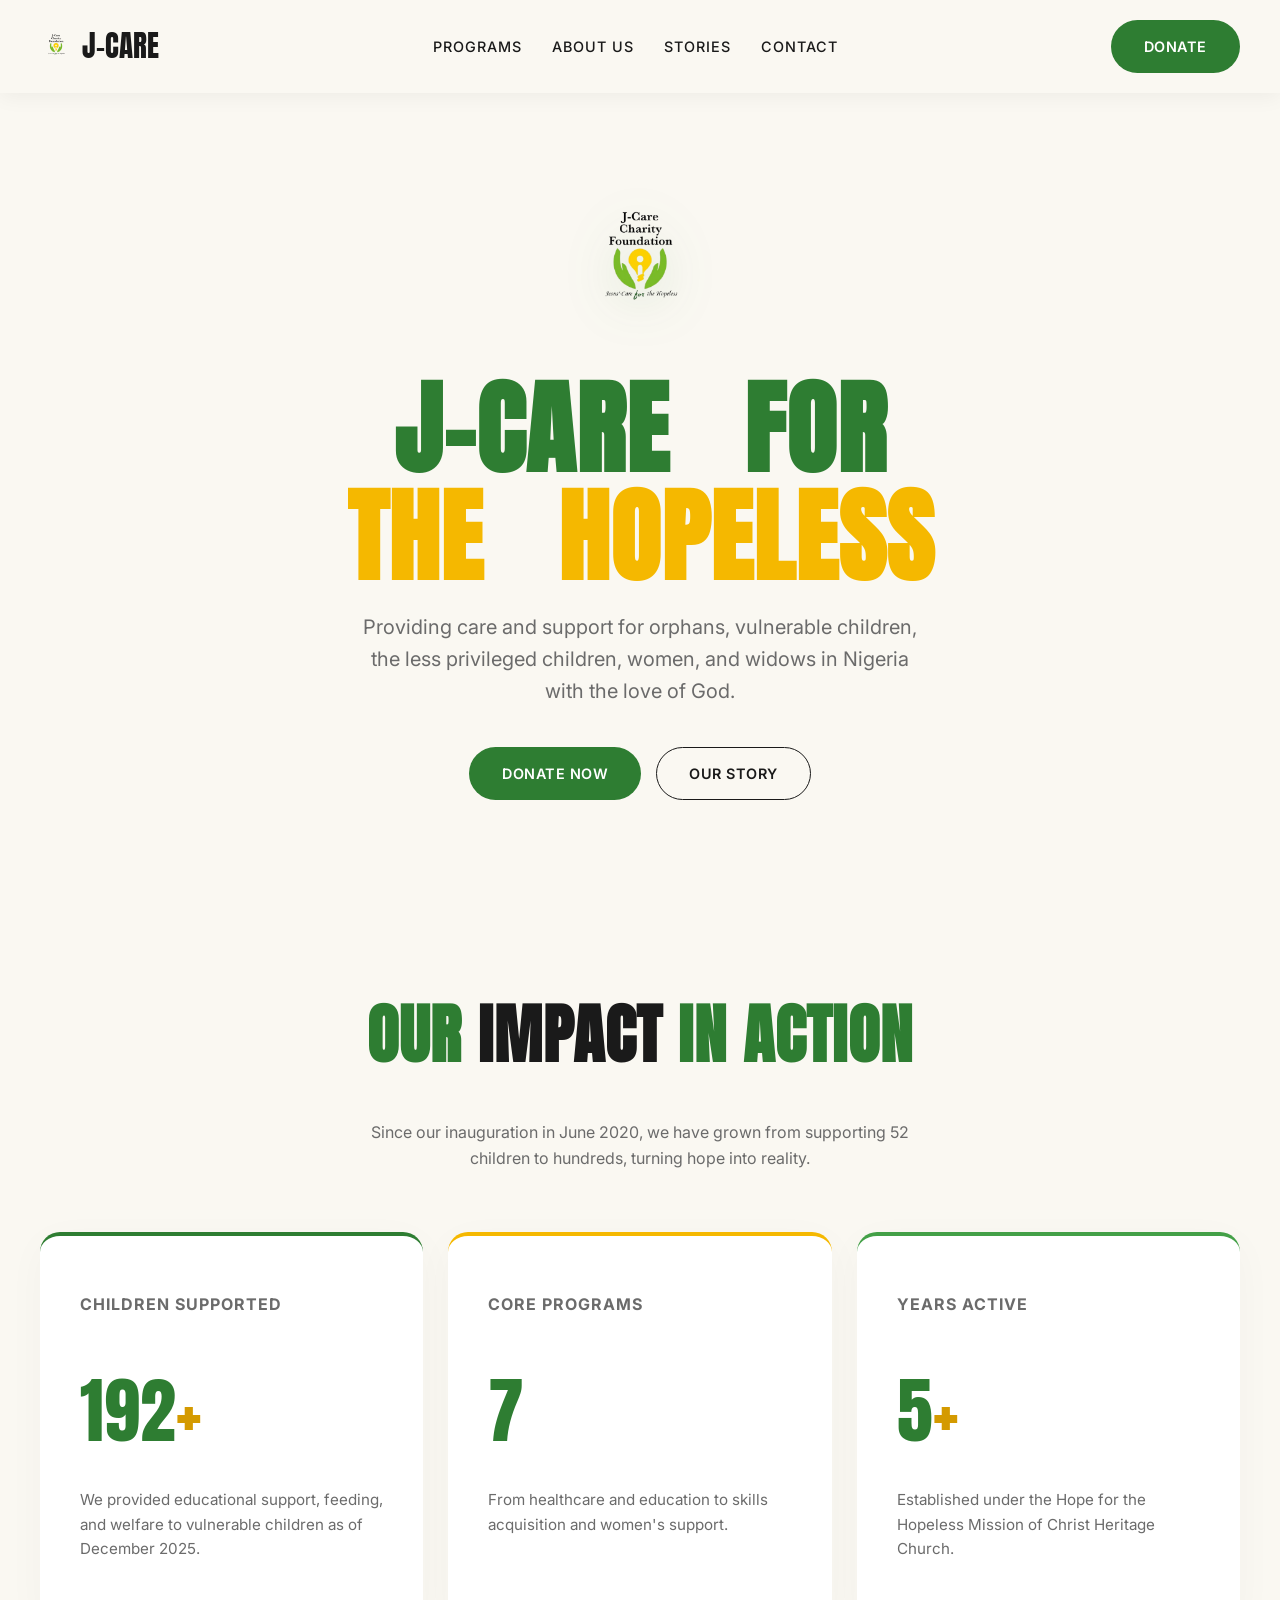
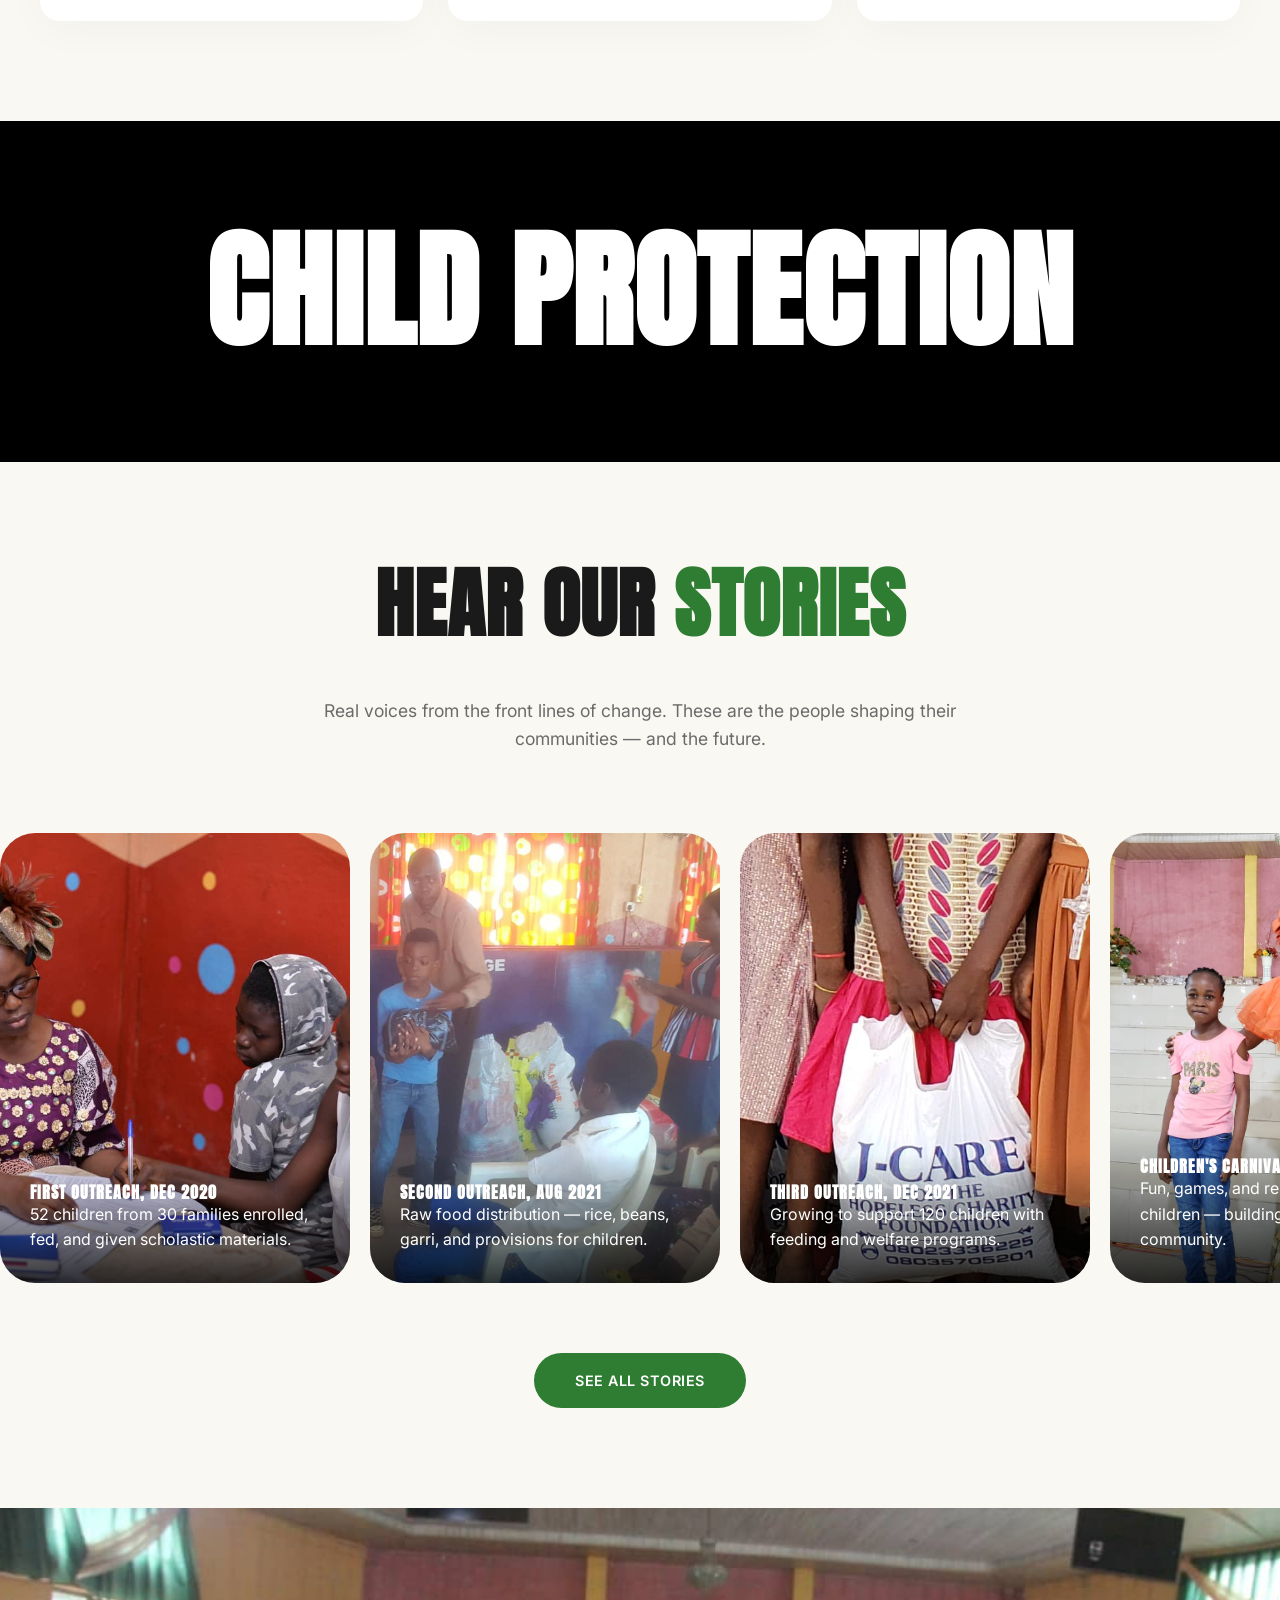
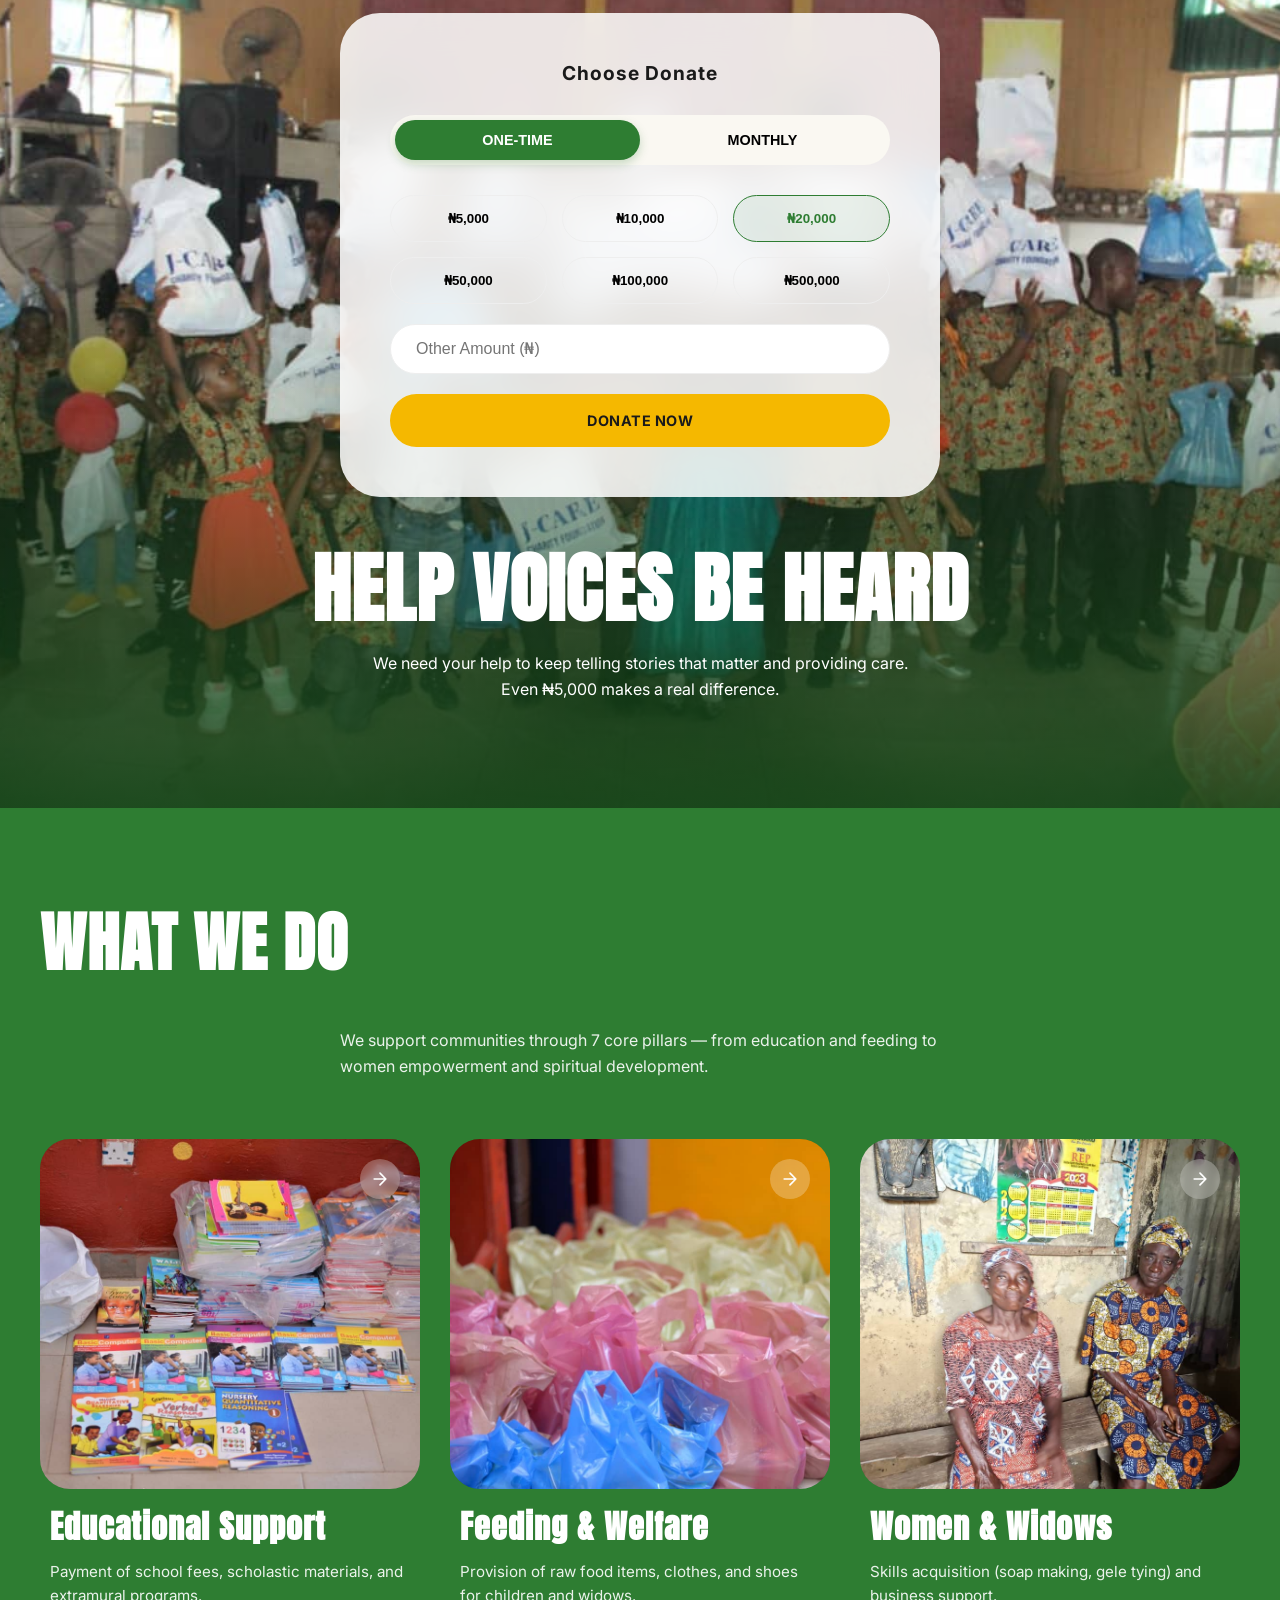
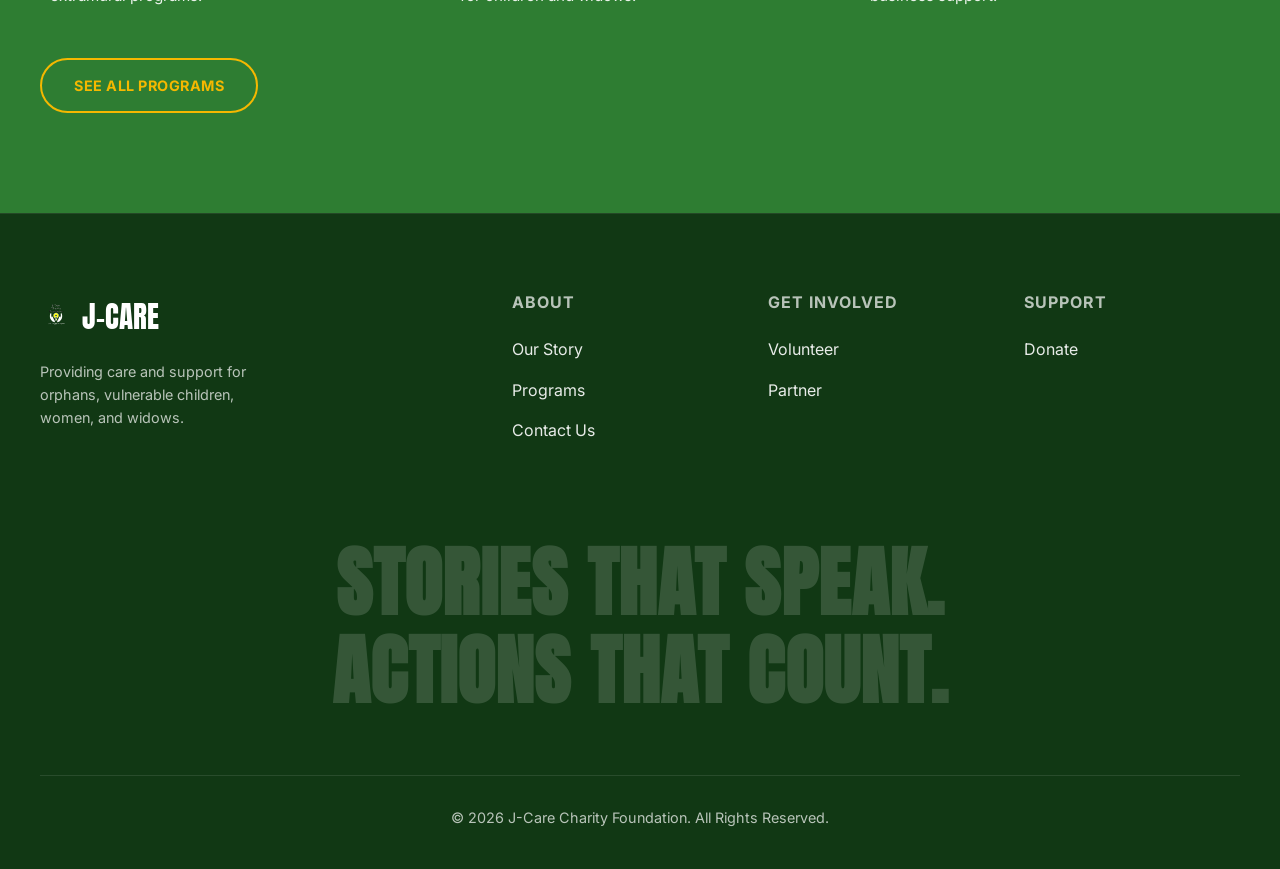
==== commit ab0b46ee: "Second Commit" ====
--- a/index.html
+++ b/index.html
@@ -49,7 +49,6 @@
       <a href="about.html">About Us</a>
       <a href="impact.html">Stories</a>
       <a href="get-involved.html">Get Involved</a>
-      <a href="blog.html">Blog & Updates</a>
       <a href="contact.html">Contact</a>
     </div>
     <div class="drawer-actions">
--- a/css/styles.css
+++ b/css/styles.css
@@ -918,7 +918,7 @@
   text-align: center;
   opacity: 0.15;
   margin-bottom: 60px;
-  line-height: 0.95;
+  line-height: 1.15;
   word-break: break-word;
 }
 
